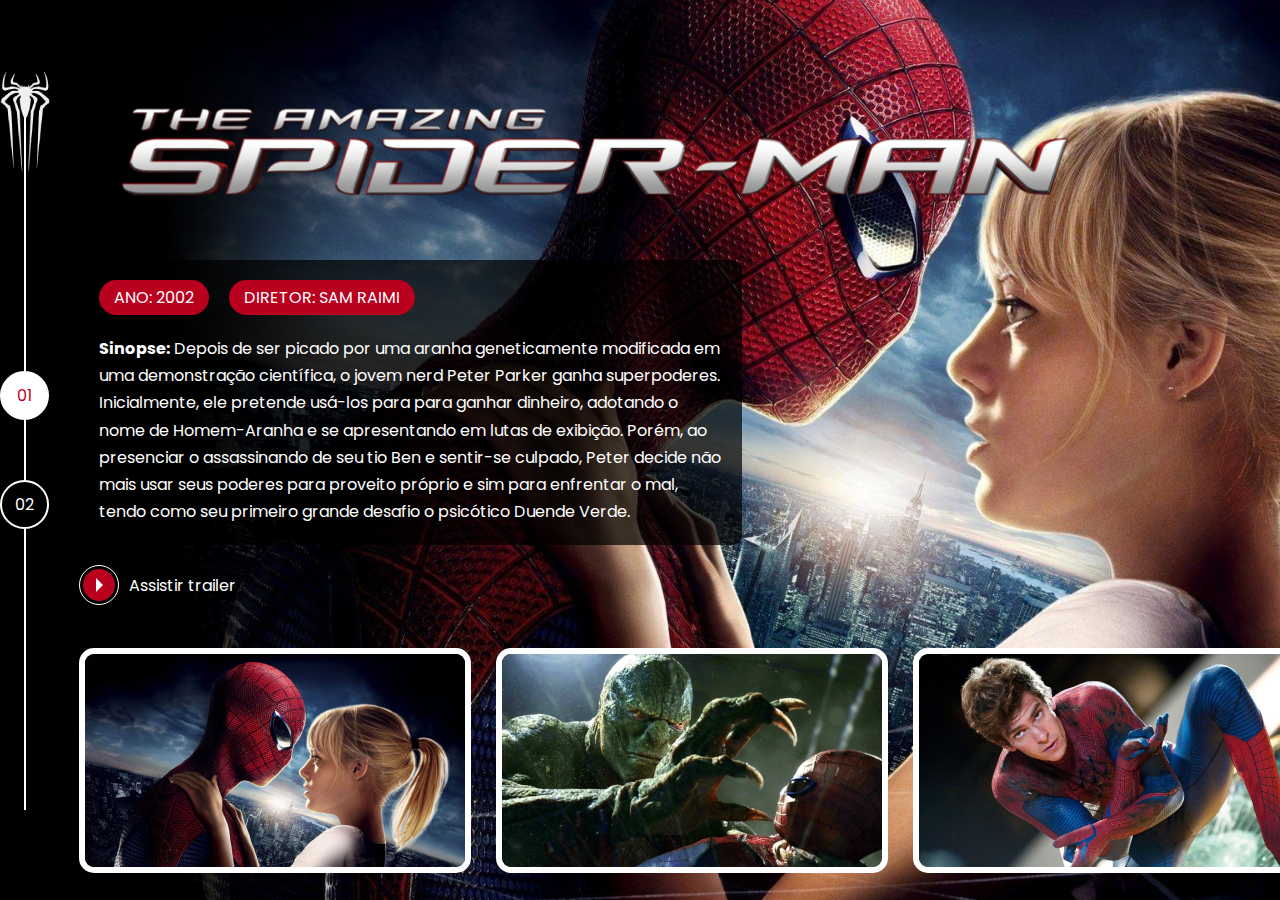
==== pages/andrew-garfield/spiderman1.html @ c78d76df "feat: adicionando código fonte" ====
<!DOCTYPE html>
<html lang="en">

<head>
  <meta charset="UTF-8">
  <meta http-equiv="X-UA-Compatible" content="IE=edge">
  <meta name="viewport" content="width=device-width, initial-scale=1.0">
  <title>Spider Man | Multiverso</title>
  <link href="../../assets/css/internal.css" rel="stylesheet" type="text/css" />
</head>

<body>
  <div class="s-wrapper">

    <!--  Coluna da esquerda com menu (Left Column with menu)  -->
    <div class="s-left-column">
      <nav class="navigator">
        <div class="navigator__icon">
          <a href="../../index.html">
            <img src="../../assets/images/icons/spiderman1-andrew.png" />
          </a>
        </div>
        <ul>
          <li><a href="#01" class="active">01</a></li>
          <li><a href="spiderman2.html">02</a></li>
        </ul>
      </nav>
    </div>
    <!-- FIM - Coluna da esquerda com menu (Left Column with menu)  -->

    <div class="s-main-content s-spiderman-02-01">
      <div class="s-main-content__top">
        <div class="s-logo">
          <img src="../../assets/images/spiderman-andrew/movie-01/logo.png" alt="Spiderman (2002)"
            title="Spiderman (2002)" />
        </div>

        <div class="s-description">
          <div class="pills">
            <ul>
              <li>Ano: 2002</li>
              <li>Diretor: Sam Raimi</li>
            </ul>
          </div>
          <div class="s-description__text">
            <p><strong>Sinopse:</strong>&nbsp;Depois de ser picado por uma aranha geneticamente modificada em uma
              demonstração científica, o jovem nerd Peter Parker ganha superpoderes. Inicialmente, ele pretende usá-los
              para para ganhar dinheiro, adotando o nome de Homem-Aranha e se apresentando em lutas de exibição. Porém,
              ao presenciar o assassinando de seu tio Ben e sentir-se culpado, Peter decide não mais usar seus poderes
              para proveito próprio e sim para enfrentar o mal, tendo como seu primeiro grande desafio o psicótico
              Duende Verde.</p>
          </div>
        </div>

        <div class="s-links">
          <ul>
            <li>
              <a href="https://www.youtube.com/watch?v=TYMMOjBUPMM" class="link-button" target="_blank">
                <span class="icon">
                  <div class="play-icon">&nbsp;</div>
                </span>
                <span class="label">
                  Assistir trailer
                </span>
              </a>
            </li>
          </ul>
        </div>
      </div>

      <div class="s-main-content__bottom">
        <div class="gallery">
          <ul>
            <li><a href="#"><img src="../../assets/images/spiderman-andrew/movie-01/gallery/image-01.png" alt=""></a></li>
            <li><a href="#"><img src="../../assets/images/spiderman-andrew/movie-01/gallery/image-02.png" alt=""></a></li>
            <li><a href="#"><img src="../../assets/images/spiderman-andrew/movie-01/gallery/image-03.png" alt=""></a></li>
          </ul>
        </div>
      </div>
    </div>
  </div>
</body>
</html>
---- assets/css/internal.css ----
@import url('reset.css');
@import url('global.css');

@import url('components/_gallery.css');
@import url('components/_pills.css');
@import url('components/_link-button.css');
@import url('components/_navigator.css');

.s-wrapper {
  display: flex;
  height: 100vh;
  flex-flow: row nowrap;   
}

.s-wrapper .s-left-column {
  width: 100px;
  height: 100%;
  background-color: black;
  display: flex;
  justify-content: center;
  align-items: center;
}

.s-wrapper .s-main-content{
  height: 100%;
  width: 100%;
  background-color: gray;
  padding-left: 30px;
}

.s-wrapper .s-main-content__top {
  height: 80vh;
  display: flex;
  flex-direction: column;
  justify-content: flex-start;
}

.s-wrapper .s-main-content__bottom{
  height: 20vh;
  display: flex;
  flex-direction: column;
  justify-content: flex-end;
}

.s-wrapper .s-main-content .s-logo img{
  margin-top: 50px;
  margin-left: 0;
  margin-bottom: 30px;
}

.s-wrapper .s-main-content__top .s-description{
  background-color: rgba(0,0,0,.7);
  max-width: 50%;
  padding: 20px;
  border-radius: 10px;
}

.s-wrapper .s-main-content__top .s-description .s-description__text p{
  color: white;
  line-height: 170%;
}

.s-wrapper .s-main-content__top .s-description .pills{
  margin-bottom: 20px;
}

.s-wrapper .s-main-content .s-links{
  padding: 20px;
  padding-left: 0;
}

.s-wrapper .s-main-content .s-links ul{
  display: flex;
  flex-direction: row;
}


.s-spiderman-01-01 {
  background-image: url('../images/spiderman-tobey/movie-01/background.png');
  background-size:cover;
}

.s-spiderman-01-02 {
  background-image: url('../images/spiderman-tobey/movie-02/background.png');
  background-size: cover;
}

.s-spiderman-01-03 {
  background-image: url('../images/spiderman-tobey/movie-03/background.png');
  background-size: cover;
}

.s-spiderman-02-01 {
  background-image: url('../images/spiderman-andrew/movie-01/background.png');
  background-size: cover;
}

.s-spiderman-02-02 {
  background-image: url('../images/spiderman-andrew/movie-02/background.png');
  background-size: cover;
}

.s-spiderman-03-01 {
  background-image: url('../images/spiderman-tom/movie-01/background.png');
  background-size: cover;
}
.s-spiderman-03-02 {
  background-image: url('../images/spiderman-tom/movie-02/background.png');
  background-size: cover;
}
.s-spiderman-03-03 {
  background-image: url('../images/spiderman-tom/movie-03/background.png');
  background-size: cover;
}
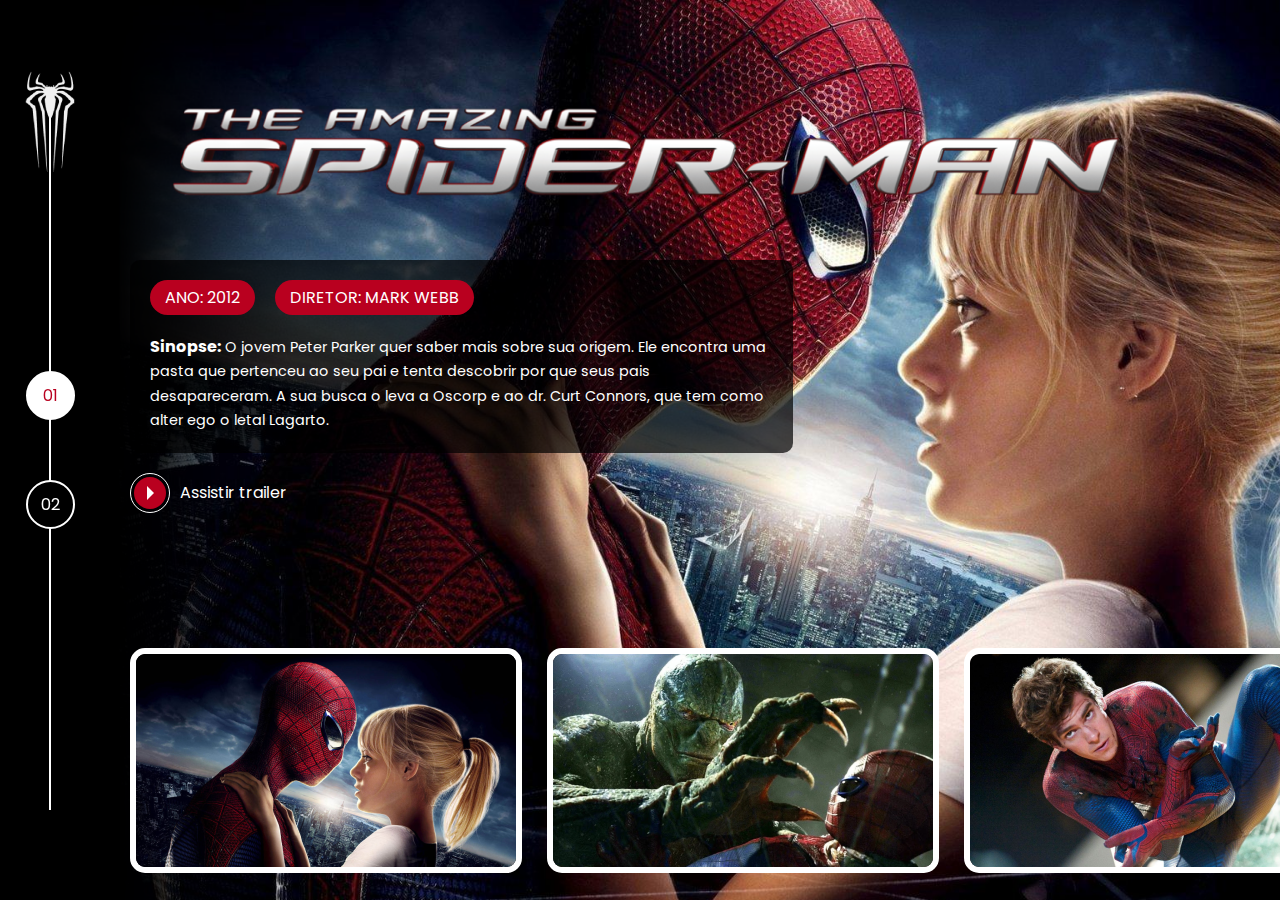
==== commit 97b3ed42: "feat: adicionando animação de carrossel na página inicial" ====
--- a/pages/andrew-garfield/spiderman1.html
+++ b/pages/andrew-garfield/spiderman1.html
@@ -7,6 +7,7 @@
   <meta name="viewport" content="width=device-width, initial-scale=1.0">
   <title>Spider Man | Multiverso</title>
   <link href="../../assets/css/internal.css" rel="stylesheet" type="text/css" />
+  <link rel="stylesheet" href="https://cdn.jsdelivr.net/npm/@fancyapps/ui@5.0/dist/fancybox/fancybox.css"/>
 </head>
 
 <body>
@@ -31,31 +32,25 @@
     <div class="s-main-content s-spiderman-02-01">
       <div class="s-main-content__top">
         <div class="s-logo">
-          <img src="../../assets/images/spiderman-andrew/movie-01/logo.png" alt="Spiderman (2002)"
-            title="Spiderman (2002)" />
+          <img src="../../assets/images/spiderman-andrew/movie-01/logo.png"  alt="Spiderman (2002)" title="Spiderman (2002)"/>
         </div>
 
         <div class="s-description">
           <div class="pills">
             <ul>
-              <li>Ano: 2002</li>
-              <li>Diretor: Sam Raimi</li>
+              <li>Ano: 2012</li>
+              <li>Diretor: Mark Webb</li>
             </ul>
           </div>
           <div class="s-description__text">
-            <p><strong>Sinopse:</strong>&nbsp;Depois de ser picado por uma aranha geneticamente modificada em uma
-              demonstração científica, o jovem nerd Peter Parker ganha superpoderes. Inicialmente, ele pretende usá-los
-              para para ganhar dinheiro, adotando o nome de Homem-Aranha e se apresentando em lutas de exibição. Porém,
-              ao presenciar o assassinando de seu tio Ben e sentir-se culpado, Peter decide não mais usar seus poderes
-              para proveito próprio e sim para enfrentar o mal, tendo como seu primeiro grande desafio o psicótico
-              Duende Verde.</p>
+            <p><strong>Sinopse:</strong>&nbsp;O jovem Peter Parker quer saber mais sobre sua origem. Ele encontra uma pasta que pertenceu ao seu pai e tenta descobrir por que seus pais desapareceram. A sua busca o leva a Oscorp e ao dr. Curt Connors, que tem como alter ego o letal Lagarto.</p>
           </div>
         </div>
 
         <div class="s-links">
           <ul>
             <li>
-              <a href="https://www.youtube.com/watch?v=TYMMOjBUPMM" class="link-button" target="_blank">
+              <a href="https://www.youtube.com/watch?v=6nzNdpJ3qMo" class="link-button" target="_blank">
                 <span class="icon">
                   <div class="play-icon">&nbsp;</div>
                 </span>
@@ -71,11 +66,15 @@
       <div class="s-main-content__bottom">
         <div class="gallery">
           <ul>
-            <li><a href="#"><img src="../../assets/images/spiderman-andrew/movie-01/gallery/image-01.png" alt=""></a></li>
-            <li><a href="#"><img src="../../assets/images/spiderman-andrew/movie-01/gallery/image-02.png" alt=""></a></li>
-            <li><a href="#"><img src="../../assets/images/spiderman-andrew/movie-01/gallery/image-03.png" alt=""></a></li>
+            <li><a data-fancybox href="../../assets/images/spiderman-andrew/movie-01/gallery/image-01.png"><img src="../../assets/images/spiderman-andrew/movie-01/gallery/image-01.png" alt=""></a></li>
+            <li><a data-fancybox href="../../assets/images/spiderman-andrew/movie-01/gallery/image-02.png"><img src="../../assets/images/spiderman-andrew/movie-01/gallery/image-02.png" alt=""></a></li>
+            <li><a data-fancybox href="../../assets/images/spiderman-andrew/movie-01/gallery/image-02.png"><img src="../../assets/images/spiderman-andrew/movie-01/gallery/image-03.png" alt=""></a></li>
           </ul>
         </div>
+        <script src="https://cdn.jsdelivr.net/npm/@fancyapps/ui@5.0/dist/fancybox/fancybox.umd.js"></script>
+        <script>
+          Fancybox.bind('[data-fancybox]', {});
+        </script>
       </div>
     </div>
   </div>
--- a/assets/css/internal.css
+++ b/assets/css/internal.css
@@ -1,31 +1,34 @@
-@import url('reset.css');
-@import url('global.css');
-
-@import url('components/_gallery.css');
-@import url('components/_pills.css');
-@import url('components/_link-button.css');
-@import url('components/_navigator.css');
+@import url('/assets/css/reset.css');
+@import url('/assets/css/global.css');
+@import url('/assets/css/components/_navigator.css');
+@import url('/assets/css/components/_pills.css');
+@import url('/assets/css/components/_link-button.css');
+@import url('/assets/css/components/_gallery.css');
 
 .s-wrapper {
   display: flex;
   height: 100vh;
-  flex-flow: row nowrap;   
+  flex-flow: row nowrap;
 }
 
 .s-wrapper .s-left-column {
   width: 100px;
   height: 100%;
-  background-color: black;
   display: flex;
   justify-content: center;
   align-items: center;
+  position: fixed;
+  padding-right: 50px;
+  left: 0;
+  top: 0;
+  z-index: 1;
 }
 
-.s-wrapper .s-main-content{
+.s-wrapper .s-main-content {
   height: 100%;
   width: 100%;
-  background-color: gray;
-  padding-left: 30px;
+  padding-left: 130px;
+  position: relative;
 }
 
 .s-wrapper .s-main-content__top {
@@ -35,49 +38,49 @@
   justify-content: flex-start;
 }
 
-.s-wrapper .s-main-content__bottom{
+.s-wrapper .s-main-content__bottom {
   height: 20vh;
   display: flex;
   flex-direction: column;
   justify-content: flex-end;
 }
 
-.s-wrapper .s-main-content .s-logo img{
+.s-wrapper .s-main-content .s-logo img {
   margin-top: 50px;
   margin-left: 0;
   margin-bottom: 30px;
 }
 
-.s-wrapper .s-main-content__top .s-description{
-  background-color: rgba(0,0,0,.7);
+.s-wrapper .s-main-content__top .s-description {
+  background-color: rgba(0, 0, 0, .7);
   max-width: 50%;
   padding: 20px;
   border-radius: 10px;
 }
 
-.s-wrapper .s-main-content__top .s-description .s-description__text p{
+.s-wrapper .s-main-content__top .s-description .s-description__text p {
+  font-size: .9rem;
   color: white;
   line-height: 170%;
 }
 
-.s-wrapper .s-main-content__top .s-description .pills{
+.s-wrapper .s-main-content__top .s-description .pills {
   margin-bottom: 20px;
 }
 
-.s-wrapper .s-main-content .s-links{
+.s-wrapper .s-main-content .s-links {
   padding: 20px;
   padding-left: 0;
 }
 
-.s-wrapper .s-main-content .s-links ul{
+.s-wrapper .s-main-content .s-links ul {
   display: flex;
   flex-direction: row;
 }
 
-
 .s-spiderman-01-01 {
   background-image: url('../images/spiderman-tobey/movie-01/background.png');
-  background-size:cover;
+  background-size: cover;
 }
 
 .s-spiderman-01-02 {
@@ -104,22 +107,13 @@
   background-image: url('../images/spiderman-tom/movie-01/background.png');
   background-size: cover;
 }
+
 .s-spiderman-03-02 {
   background-image: url('../images/spiderman-tom/movie-02/background.png');
   background-size: cover;
 }
+
 .s-spiderman-03-03 {
   background-image: url('../images/spiderman-tom/movie-03/background.png');
   background-size: cover;
-}
-
-
-
-
-
-
-
-
-
-
-
+}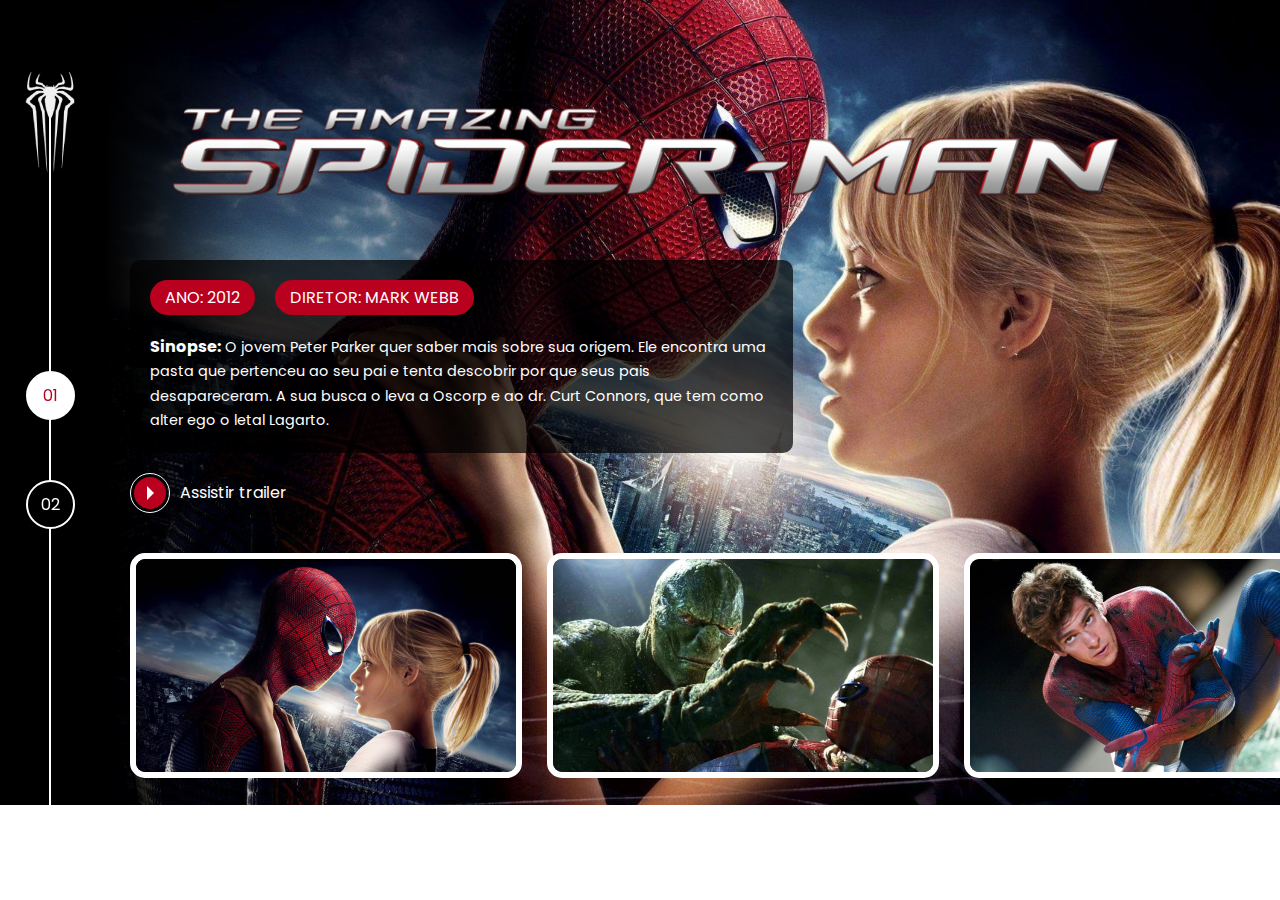
==== commit c0f1b0b5: "fix: corrigindo informações dos filmes e problemas com os backgrounds" ====
--- a/pages/andrew-garfield/spiderman1.html
+++ b/pages/andrew-garfield/spiderman1.html
@@ -12,8 +12,6 @@
 
 <body>
   <div class="s-wrapper">
-
-    <!--  Coluna da esquerda com menu (Left Column with menu)  -->
     <div class="s-left-column">
       <nav class="navigator">
         <div class="navigator__icon">
@@ -27,12 +25,11 @@
         </ul>
       </nav>
     </div>
-    <!-- FIM - Coluna da esquerda com menu (Left Column with menu)  -->
 
     <div class="s-main-content s-spiderman-02-01">
       <div class="s-main-content__top">
         <div class="s-logo">
-          <img src="../../assets/images/spiderman-andrew/movie-01/logo.png"  alt="Spiderman (2002)" title="Spiderman (2002)"/>
+          <img src="../../assets/images/spiderman-andrew/movie-01/logo.png"  alt="The Amazing Spiderman (2012)" title="The Amazing Spiderman (2012)"/>
         </div>
 
         <div class="s-description">
--- a/assets/css/internal.css
+++ b/assets/css/internal.css
@@ -7,7 +7,7 @@
 
 .s-wrapper {
   display: flex;
-  height: 100vh;
+  height: 100%;
   flex-flow: row nowrap;
 }
 
@@ -32,14 +32,12 @@
 }
 
 .s-wrapper .s-main-content__top {
-  height: 80vh;
   display: flex;
   flex-direction: column;
   justify-content: flex-start;
 }
 
 .s-wrapper .s-main-content__bottom {
-  height: 20vh;
   display: flex;
   flex-direction: column;
   justify-content: flex-end;
